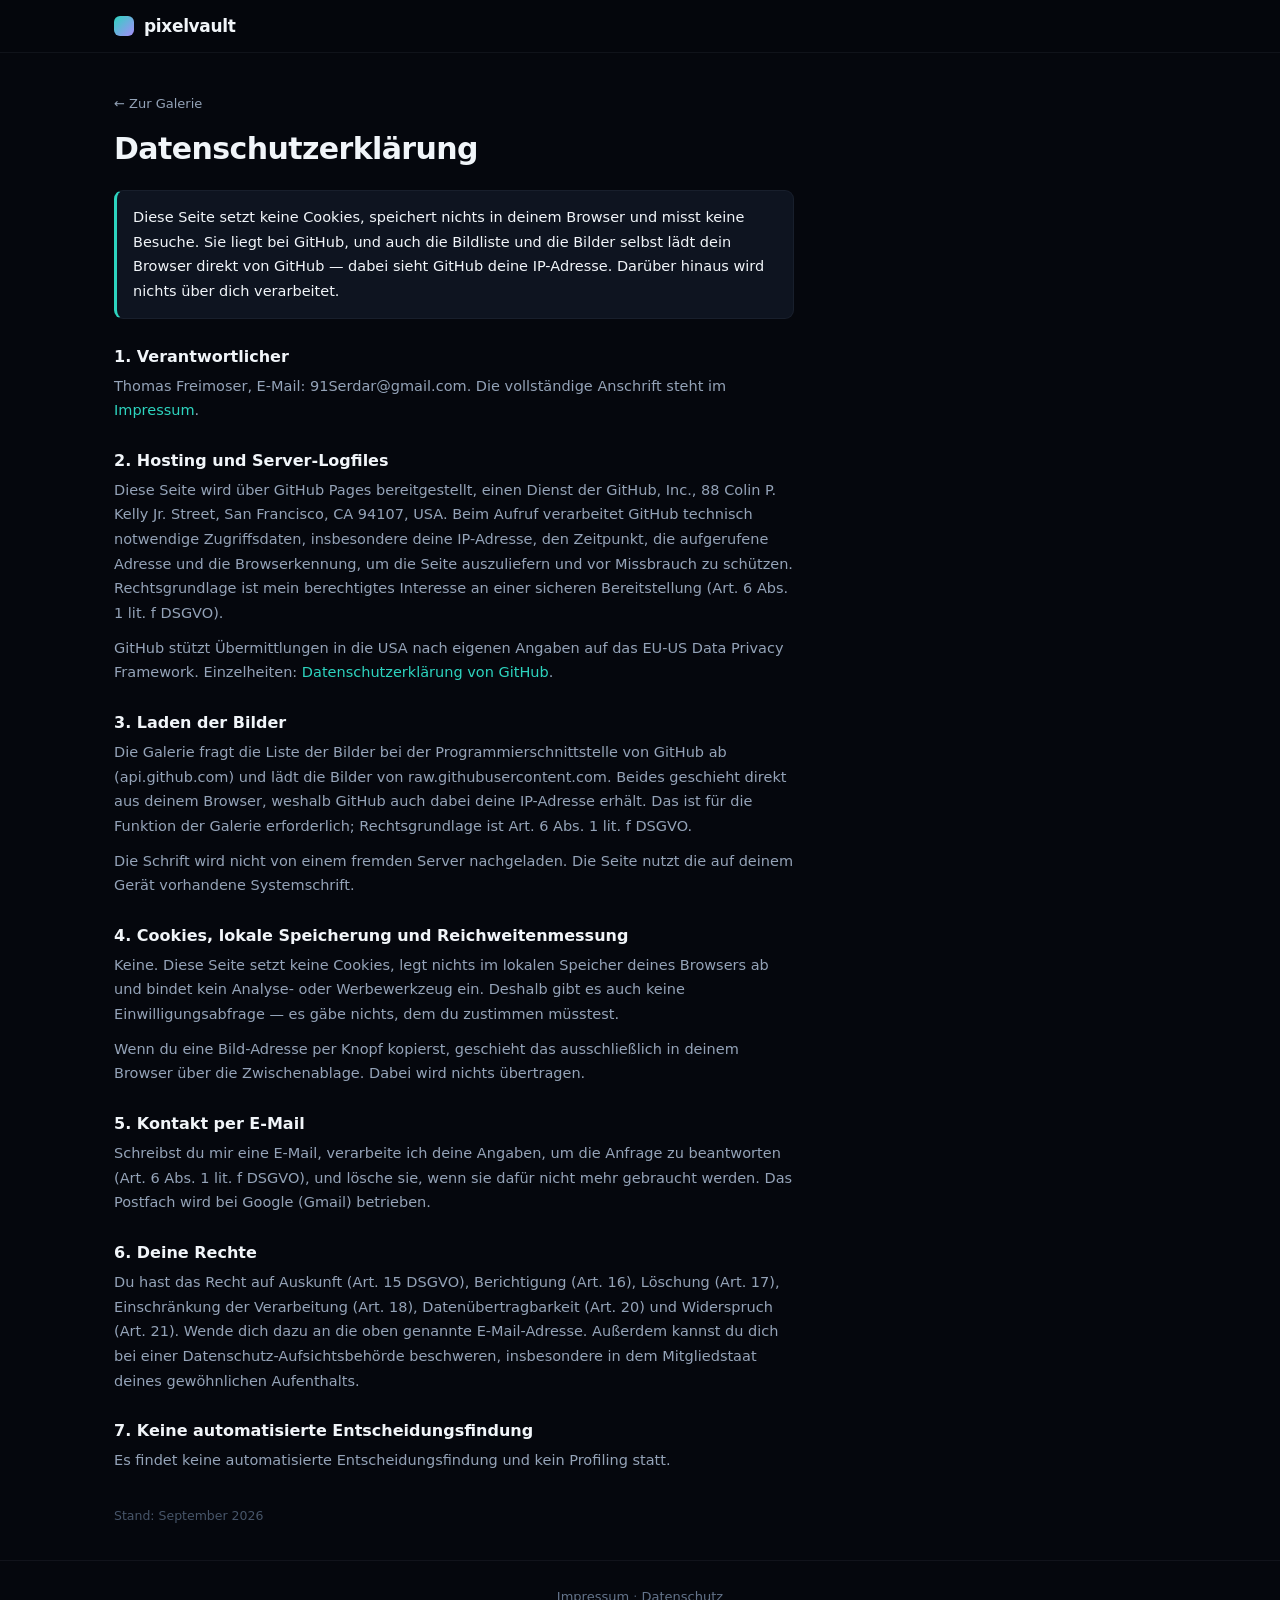
==== datenschutz.html @ 2b542295 "Favicon, legal pages, no Google Fonts, and a check that keeps it that way The site had no favicon: t" ====
<!doctype html>
<html lang="de">
<head>
<meta charset="utf-8">
<meta name="viewport" content="width=device-width, initial-scale=1">
<title>Datenschutz · pixelvault</title>
<meta name="robots" content="noindex, follow">
<link rel="icon" href="favicon.svg" type="image/svg+xml">
<link rel="icon" href="favicon-96.png" sizes="96x96" type="image/png">
<link rel="icon" href="favicon-32.png" sizes="32x32" type="image/png">
<link rel="apple-touch-icon" href="apple-touch-icon.png">
<link rel="stylesheet" href="style.css">
</head>
<body>
  <header class="topbar">
    <div class="topbar-inner">
      <a class="brand" href="./" style="color:inherit">
        <span class="brand-mark"></span>
        <span class="brand-name">pixelvault</span>
      </a>
    </div>
  </header>

  <main>
    <article class="doc numbered">
      <a class="back-link" href="./">&larr; Zur Galerie</a>
      <h1>Datenschutzerklärung</h1>

      <div class="summary">
        <p>
          Diese Seite setzt keine Cookies, speichert nichts in deinem Browser und
          misst keine Besuche. Sie liegt bei GitHub, und auch die Bildliste und
          die Bilder selbst lädt dein Browser direkt von GitHub — dabei sieht
          GitHub deine IP-Adresse. Darüber hinaus wird nichts über dich
          verarbeitet.
        </p>
      </div>

      <h2>Verantwortlicher</h2>
      <p>
        Thomas Freimoser, E-Mail: 91Serdar@gmail.com. Die vollständige
        Anschrift steht im <a href="impressum.html">Impressum</a>.
      </p>

      <h2>Hosting und Server-Logfiles</h2>
      <p>
        Diese Seite wird über GitHub Pages bereitgestellt, einen Dienst der
        GitHub, Inc., 88 Colin P. Kelly Jr. Street, San Francisco, CA 94107,
        USA. Beim Aufruf verarbeitet GitHub technisch notwendige Zugriffsdaten,
        insbesondere deine IP-Adresse, den Zeitpunkt, die aufgerufene Adresse
        und die Browserkennung, um die Seite auszuliefern und vor Missbrauch zu
        schützen. Rechtsgrundlage ist mein berechtigtes Interesse an einer
        sicheren Bereitstellung (Art. 6 Abs. 1 lit. f DSGVO).
      </p>
      <p>
        GitHub stützt Übermittlungen in die USA nach eigenen Angaben auf das
        EU-US Data Privacy Framework. Einzelheiten:
        <a href="https://docs.github.com/de/site-policy/privacy-policies/github-general-privacy-statement" target="_blank" rel="noopener">Datenschutzerklärung von GitHub</a>.
      </p>

      <h2>Laden der Bilder</h2>
      <p>
        Die Galerie fragt die Liste der Bilder bei der Programmierschnittstelle
        von GitHub ab (api.github.com) und lädt die Bilder von
        raw.githubusercontent.com. Beides geschieht direkt aus deinem Browser,
        weshalb GitHub auch dabei deine IP-Adresse erhält. Das ist für die
        Funktion der Galerie erforderlich; Rechtsgrundlage ist Art. 6 Abs. 1
        lit. f DSGVO.
      </p>
      <p>
        Die Schrift wird nicht von einem fremden Server nachgeladen. Die Seite
        nutzt die auf deinem Gerät vorhandene Systemschrift.
      </p>

      <h2>Cookies, lokale Speicherung und Reichweitenmessung</h2>
      <p>
        Keine. Diese Seite setzt keine Cookies, legt nichts im lokalen Speicher
        deines Browsers ab und bindet kein Analyse- oder Werbewerkzeug ein.
        Deshalb gibt es auch keine Einwilligungsabfrage — es gäbe nichts, dem
        du zustimmen müsstest.
      </p>
      <p>
        Wenn du eine Bild-Adresse per Knopf kopierst, geschieht das
        ausschließlich in deinem Browser über die Zwischenablage. Dabei wird
        nichts übertragen.
      </p>

      <h2>Kontakt per E-Mail</h2>
      <p>
        Schreibst du mir eine E-Mail, verarbeite ich deine Angaben, um die
        Anfrage zu beantworten (Art. 6 Abs. 1 lit. f DSGVO), und lösche sie,
        wenn sie dafür nicht mehr gebraucht werden. Das Postfach wird bei Google
        (Gmail) betrieben.
      </p>

      <h2>Deine Rechte</h2>
      <p>
        Du hast das Recht auf Auskunft (Art. 15 DSGVO), Berichtigung (Art. 16),
        Löschung (Art. 17), Einschränkung der Verarbeitung (Art. 18),
        Datenübertragbarkeit (Art. 20) und Widerspruch (Art. 21). Wende dich
        dazu an die oben genannte E-Mail-Adresse. Außerdem kannst du dich bei
        einer Datenschutz-Aufsichtsbehörde beschweren, insbesondere in dem
        Mitgliedstaat deines gewöhnlichen Aufenthalts.
      </p>

      <h2>Keine automatisierte Entscheidungsfindung</h2>
      <p>
        Es findet keine automatisierte Entscheidungsfindung und kein Profiling
        statt.
      </p>

      <p class="stand">Stand: September 2026</p>
    </article>
  </main>

  <footer>
    <p class="legal"><a href="impressum.html">Impressum</a> &middot; <a href="datenschutz.html">Datenschutz</a></p>
  </footer>
</body>
</html>
---- style.css ----
:root {
  --bg-primary: #05070d;
  --bg-surface: #0a0e18;
  --bg-card: #0e1420;
  --bg-elevated: #151d2e;
  --text-primary: #f1f5f9;
  --text-secondary: #94a3b8;
  --text-muted: #64748b;
  --text-dim: #475569;
  --accent: #2dd4bf;
  --accent-bright: #5eead4;
  --accent-dim: #14b8a6;
  --accent-glow: rgba(45, 212, 191, 0.12);
  --violet: #a78bfa;
  --border: rgba(148, 163, 184, 0.08);
  --border-hover: rgba(45, 212, 191, 0.35);
  --radius: 12px;
}

* { box-sizing: border-box; }

html, body {
  margin: 0;
  padding: 0;
  background: var(--bg-primary);
  color: var(--text-primary);
  font-family: "Inter", -apple-system, "system-ui", "Segoe UI", sans-serif;
  -webkit-font-smoothing: antialiased;
}

body {
  min-height: 100vh;
  display: flex;
  flex-direction: column;
}

a { color: var(--accent); text-decoration: none; }
a:hover { color: var(--accent-bright); }

.topbar {
  position: sticky;
  top: 0;
  z-index: 10;
  background: rgba(5, 7, 13, 0.72);
  backdrop-filter: blur(10px);
  border-bottom: 1px solid var(--border);
}

.topbar-inner {
  max-width: 1100px;
  margin: 0 auto;
  padding: 16px 24px;
  display: flex;
  align-items: center;
  justify-content: space-between;
}

.brand { display: flex; align-items: center; gap: 10px; }
.brand-mark {
  width: 20px;
  height: 20px;
  border-radius: 6px;
  background: linear-gradient(135deg, var(--accent), var(--violet));
  flex-shrink: 0;
}
.brand-name { font-weight: 800; letter-spacing: -0.02em; font-size: 17px; }
.repo-link { font-size: 13px; color: var(--text-secondary); }
.repo-link:hover { color: var(--accent); }

main {
  flex: 1;
  max-width: 1100px;
  width: 100%;
  margin: 0 auto;
  padding: 40px 24px 24px;
}

.hero { margin-bottom: 32px; }
.hero h1 {
  font-size: clamp(24px, 4vw, 34px);
  font-weight: 700;
  letter-spacing: -0.02em;
  margin: 0 0 10px;
}
.hero-sub {
  color: var(--text-secondary);
  font-size: 15px;
  max-width: 560px;
  line-height: 1.6;
  margin: 0;
}

.toolbar {
  display: flex;
  align-items: center;
  justify-content: space-between;
  gap: 16px;
  margin-bottom: 24px;
  flex-wrap: wrap;
}

.search-wrap {
  position: relative;
  flex: 1;
  min-width: 220px;
  max-width: 380px;
}
.search-icon {
  position: absolute;
  left: 12px;
  top: 50%;
  transform: translateY(-50%);
  color: var(--text-dim);
}
#search {
  width: 100%;
  background: var(--bg-card);
  border: 1px solid var(--border);
  border-radius: 9px;
  padding: 10px 12px 10px 36px;
  color: var(--text-primary);
  font-size: 14px;
  font-family: inherit;
  transition: border-color 0.15s ease;
}
#search:focus {
  outline: none;
  border-color: var(--border-hover);
}
#search::placeholder { color: var(--text-dim); }

.stats { color: var(--text-muted); font-size: 13px; white-space: nowrap; }

.grid {
  display: grid;
  grid-template-columns: repeat(auto-fill, minmax(200px, 1fr));
  gap: 16px;
}

.card {
  background: var(--bg-card);
  border: 1px solid var(--border);
  border-radius: var(--radius);
  overflow: hidden;
  display: flex;
  flex-direction: column;
  transition: border-color 0.15s ease, transform 0.15s ease;
}
.card:hover {
  border-color: var(--border-hover);
  transform: translateY(-2px);
}

.card-thumb {
  aspect-ratio: 4 / 3;
  background:
    linear-gradient(45deg, var(--bg-elevated) 25%, transparent 25%) 0 0/16px 16px,
    linear-gradient(-45deg, var(--bg-elevated) 25%, transparent 25%) 0 0/16px 16px,
    linear-gradient(45deg, transparent 75%, var(--bg-elevated) 75%) 0 0/16px 16px,
    linear-gradient(-45deg, transparent 75%, var(--bg-elevated) 75%) 0 0/16px 16px,
    var(--bg-surface);
  display: flex;
  align-items: center;
  justify-content: center;
  overflow: hidden;
}
.card-thumb img {
  width: 100%;
  height: 100%;
  object-fit: contain;
  display: block;
}

.card-body {
  padding: 10px 12px;
  display: flex;
  align-items: center;
  gap: 8px;
  border-top: 1px solid var(--border);
}
.card-name {
  flex: 1;
  min-width: 0;
  font-size: 12.5px;
  color: var(--text-secondary);
  white-space: nowrap;
  overflow: hidden;
  text-overflow: ellipsis;
  font-family: ui-monospace, "SF Mono", Menlo, monospace;
}
.card-copy {
  flex-shrink: 0;
  background: var(--bg-elevated);
  border: 1px solid var(--border);
  color: var(--text-primary);
  border-radius: 7px;
  padding: 6px 10px;
  font-size: 12px;
  font-weight: 600;
  cursor: pointer;
  font-family: inherit;
  transition: background 0.15s ease, border-color 0.15s ease, color 0.15s ease;
}
.card-copy:hover {
  border-color: var(--border-hover);
  color: var(--accent-bright);
}
.card-copy.copied {
  background: var(--accent-glow);
  border-color: var(--accent);
  color: var(--accent-bright);
}

.empty, .error {
  text-align: center;
  color: var(--text-muted);
  padding: 60px 0;
  font-size: 14px;
}
.error { color: #f87171; }
.hidden { display: none; }

footer {
  border-top: 1px solid var(--border);
  padding: 20px 24px 28px;
  text-align: center;
}
footer p {
  color: var(--text-dim);
  font-size: 13px;
  margin: 0;
}
footer code {
  background: var(--bg-card);
  border: 1px solid var(--border);
  border-radius: 5px;
  padding: 1px 6px;
  font-family: ui-monospace, "SF Mono", Menlo, monospace;
  color: var(--text-secondary);
}

.toast {
  position: fixed;
  bottom: 24px;
  left: 50%;
  transform: translate(-50%, 16px);
  background: var(--bg-elevated);
  border: 1px solid var(--border-hover);
  color: var(--text-primary);
  padding: 10px 18px;
  border-radius: 9px;
  font-size: 13px;
  font-weight: 500;
  opacity: 0;
  pointer-events: none;
  transition: opacity 0.2s ease, transform 0.2s ease;
  box-shadow: 0 8px 24px rgba(0,0,0,0.4);
}
.toast.show {
  opacity: 1;
  transform: translate(-50%, 0);
}

.card-thumb { cursor: zoom-in; }

.lightbox {
  position: fixed;
  inset: 0;
  z-index: 100;
  background: rgba(5, 7, 13, 0.92);
  backdrop-filter: blur(6px);
  display: flex;
  align-items: center;
  justify-content: center;
  padding: 40px;
  opacity: 0;
  visibility: hidden;
  pointer-events: none;
  /* visibility flips instantly (0s); only the delay differs, so the panel is
     never dependent on a transition actually running to become visible. */
  transition: opacity 0.18s ease, visibility 0s linear 0.18s;
}
.lightbox.show {
  opacity: 1;
  visibility: visible;
  pointer-events: auto;
  transition: opacity 0.18s ease, visibility 0s linear 0s;
}
.lightbox img {
  max-width: 100%;
  max-height: 100%;
  border-radius: 8px;
  box-shadow: 0 20px 60px rgba(0, 0, 0, 0.5);
}
.lightbox-close {
  position: absolute;
  top: 20px;
  right: 24px;
  width: 40px;
  height: 40px;
  border-radius: 50%;
  background: var(--bg-elevated);
  border: 1px solid var(--border);
  color: var(--text-primary);
  font-size: 24px;
  line-height: 1;
  cursor: pointer;
  display: flex;
  align-items: center;
  justify-content: center;
  transition: border-color 0.15s ease, color 0.15s ease;
}
.lightbox-close:hover {
  border-color: var(--border-hover);
  color: var(--accent-bright);
}

/* --- Rechtsseiten & Footer-Links ----------------------------------------- */
footer p.legal { margin-top: 8px; }
footer p.legal a { color: var(--text-muted); }
footer p.legal a:hover { color: var(--accent); }

.doc { max-width: 680px; }
.doc h1 {
  font-size: clamp(24px, 4vw, 30px);
  font-weight: 700;
  letter-spacing: -0.02em;
  margin: 0 0 24px;
}
.doc h2 {
  font-size: 16px;
  font-weight: 600;
  margin: 28px 0 8px;
  color: var(--text-primary);
}
.doc p, .doc li {
  color: var(--text-secondary);
  font-size: 14.5px;
  line-height: 1.7;
  margin: 0 0 10px;
}
.doc ul { padding-left: 20px; margin: 0 0 10px; }
.doc .summary {
  background: var(--bg-card);
  border: 1px solid var(--border);
  border-left: 3px solid var(--accent);
  border-radius: 9px;
  padding: 14px 16px;
  margin-bottom: 8px;
}
.doc .summary p { margin: 0; color: var(--text-primary); }
.doc .stand { color: var(--text-dim); font-size: 12.5px; margin-top: 32px; }
.back-link { display: inline-block; font-size: 13px; color: var(--text-secondary); margin-bottom: 20px; }
.back-link:hover { color: var(--accent); }

/* Abschnittsnummern per Zähler, nie von Hand: Kommt ein Abschnitt dazu oder
   fällt weg, stimmt die Zählung trotzdem. */
.doc.numbered { counter-reset: abschnitt; }
.doc.numbered h2::before { counter-increment: abschnitt; content: counter(abschnitt) ". "; }
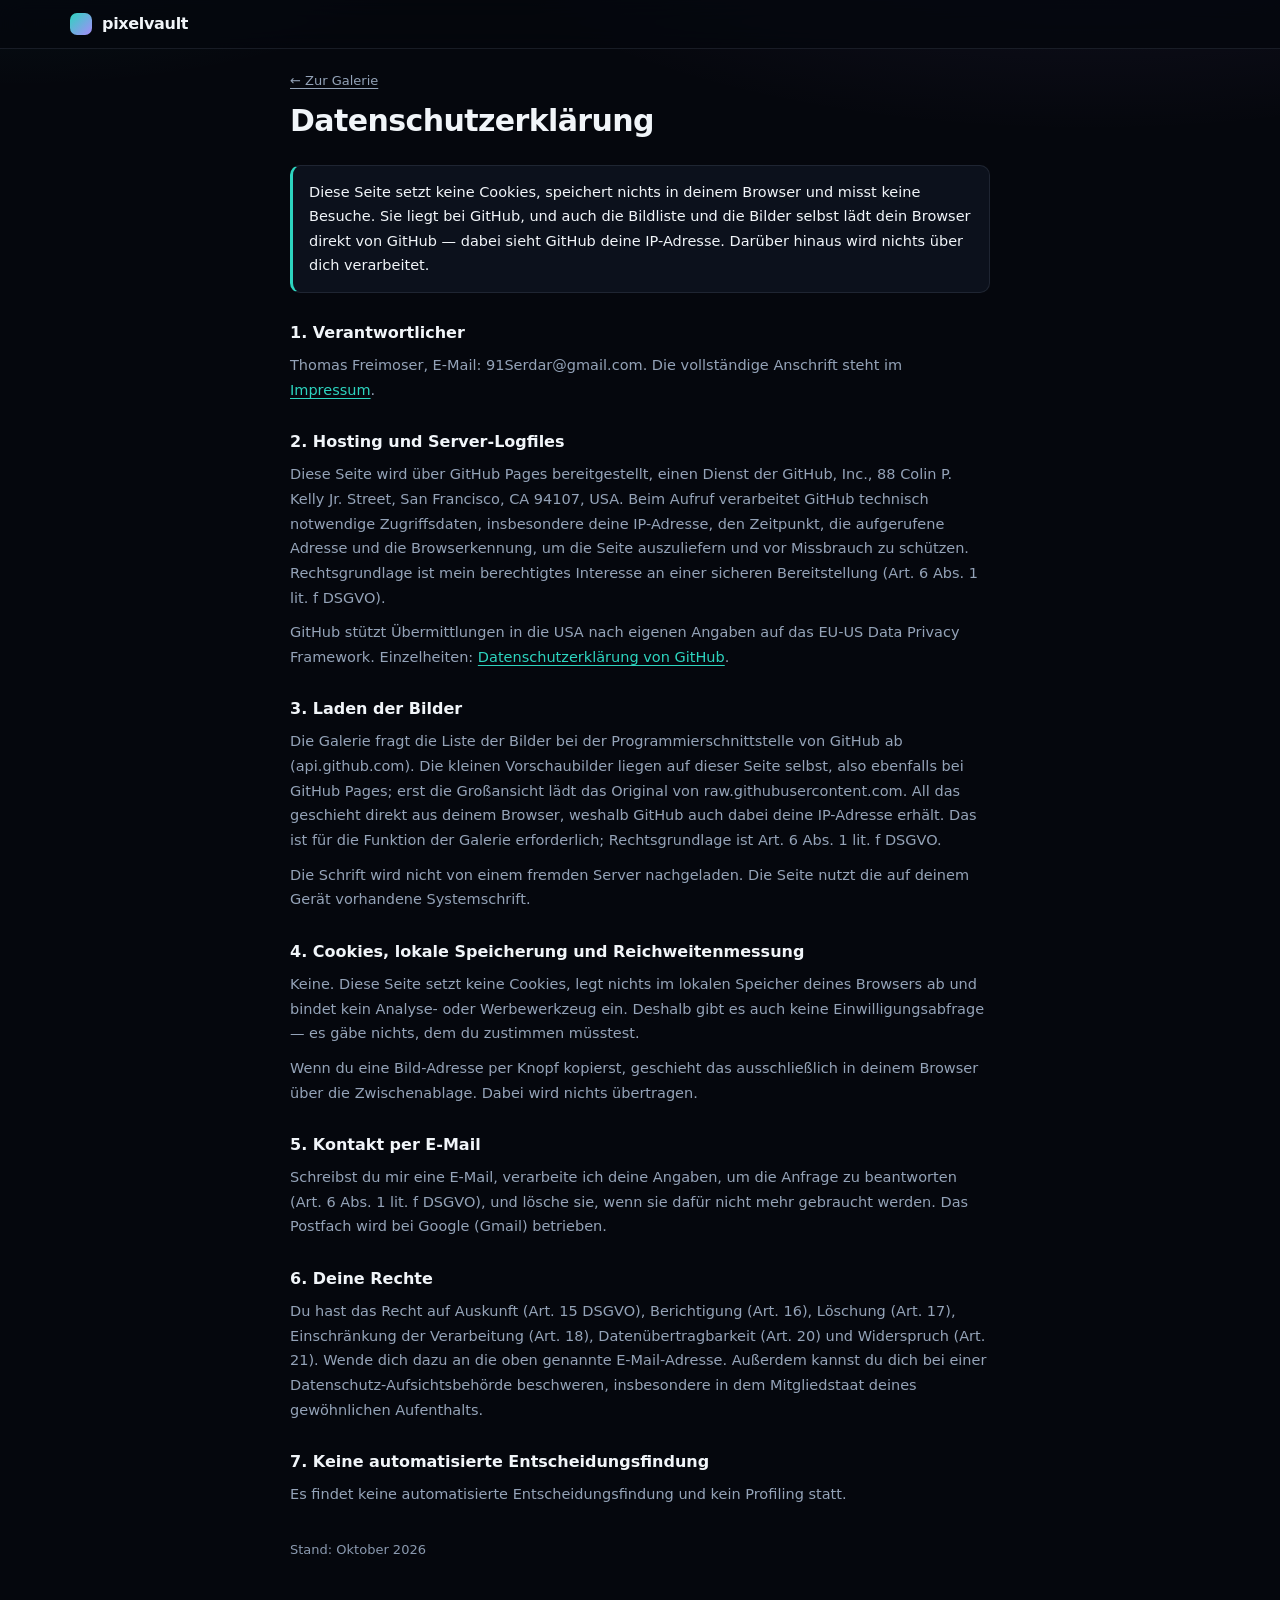
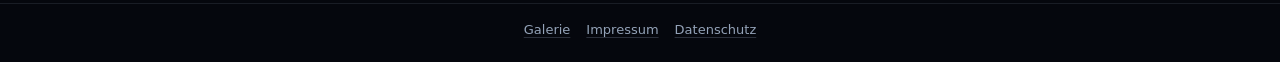
==== commit dc88fe96: "Simplify and redesign the gallery, and fix the SEO audit findings Redesign, without dropping a funct" ====
--- a/datenschutz.html
+++ b/datenschutz.html
@@ -4,18 +4,20 @@
 <meta charset="utf-8">
 <meta name="viewport" content="width=device-width, initial-scale=1">
 <title>Datenschutz · pixelvault</title>
+<meta name="description" content="Datenschutzerklärung der pixelvault-Bildergalerie: keine Cookies, keine Messung, Bilder kommen von GitHub.">
 <meta name="robots" content="noindex, follow">
 <link rel="icon" href="favicon.svg" type="image/svg+xml">
 <link rel="icon" href="favicon-96.png" sizes="96x96" type="image/png">
 <link rel="icon" href="favicon-32.png" sizes="32x32" type="image/png">
 <link rel="apple-touch-icon" href="apple-touch-icon.png">
-<link rel="stylesheet" href="style.css">
+<meta name="theme-color" content="#05070d">
+<link rel="stylesheet" href="style.css?v=dev">
 </head>
 <body>
-  <header class="topbar">
-    <div class="topbar-inner">
-      <a class="brand" href="./" style="color:inherit">
-        <span class="brand-mark"></span>
+  <header class="bar">
+    <div class="bar-inner">
+      <a class="brand" href="./">
+        <span class="brand-mark" aria-hidden="true"></span>
         <span class="brand-name">pixelvault</span>
       </a>
     </div>
@@ -61,9 +63,11 @@
       <h2>Laden der Bilder</h2>
       <p>
         Die Galerie fragt die Liste der Bilder bei der Programmierschnittstelle
-        von GitHub ab (api.github.com) und lädt die Bilder von
-        raw.githubusercontent.com. Beides geschieht direkt aus deinem Browser,
-        weshalb GitHub auch dabei deine IP-Adresse erhält. Das ist für die
+        von GitHub ab (api.github.com). Die kleinen Vorschaubilder liegen auf
+        dieser Seite selbst, also ebenfalls bei GitHub Pages; erst die
+        Großansicht lädt das Original von raw.githubusercontent.com. All das
+        geschieht direkt aus deinem Browser, weshalb GitHub auch dabei deine
+        IP-Adresse erhält. Das ist für die
         Funktion der Galerie erforderlich; Rechtsgrundlage ist Art. 6 Abs. 1
         lit. f DSGVO.
       </p>
@@ -109,12 +113,16 @@
         statt.
       </p>
 
-      <p class="stand">Stand: September 2026</p>
+      <p class="stand">Stand: Oktober 2026</p>
     </article>
   </main>
 
-  <footer>
-    <p class="legal"><a href="impressum.html">Impressum</a> &middot; <a href="datenschutz.html">Datenschutz</a></p>
+  <footer class="site-footer">
+    <nav>
+      <a href="./">Galerie</a>
+      <a href="impressum.html">Impressum</a>
+      <a href="datenschutz.html">Datenschutz</a>
+    </nav>
   </footer>
 </body>
 </html>
--- a/style.css
+++ b/style.css
@@ -1,359 +1,426 @@
+/*
+ * pixelvault — eine Seite, ein Zweck: Bild finden, Adresse kopieren.
+ *
+ * Farben aus dem freimoser.de-Thema. Jeder Textfarbton ist gegen alle drei
+ * Hintergründe (Seite, Karte, Knopf) auf mindestens 4,5:1 geprüft; --line
+ * ist ausschließlich für Rahmen da, nie für Text.
+ */
 :root {
-  --bg-primary: #05070d;
-  --bg-surface: #0a0e18;
-  --bg-card: #0e1420;
-  --bg-elevated: #151d2e;
-  --text-primary: #f1f5f9;
-  --text-secondary: #94a3b8;
-  --text-muted: #64748b;
-  --text-dim: #475569;
-  --accent: #2dd4bf;
-  --accent-bright: #5eead4;
-  --accent-dim: #14b8a6;
-  --accent-glow: rgba(45, 212, 191, 0.12);
+  --bg: #05070d;
+  --card: #0c111c;
+  --raised: #151d2e;
+  --text: #f1f5f9;          /* 18,4:1 */
+  --text-2: #94a3b8;        /*  7,9:1 */
+  --muted: #8b9ab0;         /*  7,0:1 — ersetzt #64748b (4,2:1) und #475569 (2,7:1) */
+  --line: rgba(148, 163, 184, 0.14);
+  --line-strong: rgba(148, 163, 184, 0.26);
+  --accent: #2dd4bf;        /* 10,8:1 */
+  --accent-soft: rgba(45, 212, 191, 0.12);
   --violet: #a78bfa;
-  --border: rgba(148, 163, 184, 0.08);
-  --border-hover: rgba(45, 212, 191, 0.35);
-  --radius: 12px;
+  --warn: #fbbf24;          /* 12,1:1 */
+  --radius: 14px;
+  --font: "Inter", -apple-system, system-ui, "Segoe UI", Roboto, sans-serif;
+  --mono: ui-monospace, "SF Mono", Menlo, Consolas, monospace;
 }
 
 * { box-sizing: border-box; }
 
-html, body {
+html { color-scheme: dark; }
+body {
   margin: 0;
-  padding: 0;
-  background: var(--bg-primary);
-  color: var(--text-primary);
-  font-family: "Inter", -apple-system, "system-ui", "Segoe UI", sans-serif;
+  min-height: 100vh;
+  display: flex;
+  flex-direction: column;
+  background:
+    radial-gradient(1100px 420px at 85% -120px, rgba(167, 139, 250, 0.10), transparent 60%),
+    radial-gradient(900px 380px at 0% -140px, rgba(45, 212, 191, 0.10), transparent 60%),
+    var(--bg);
+  color: var(--text);
+  font: 15px/1.5 var(--font);
   -webkit-font-smoothing: antialiased;
 }
 
-body {
-  min-height: 100vh;
-  display: flex;
-  flex-direction: column;
-}
-
-a { color: var(--accent); text-decoration: none; }
-a:hover { color: var(--accent-bright); }
-
-.topbar {
+a { color: var(--accent); }
+a:hover { color: #5eead4; }
+code {
+  font-family: var(--mono);
+  font-size: 0.92em;
+  background: var(--raised);
+  border: 1px solid var(--line);
+  border-radius: 6px;
+  padding: 1px 6px;
+  color: var(--text-2);
+}
+[hidden] { display: none !important; }
+
+:focus-visible {
+  outline: 2px solid var(--accent);
+  outline-offset: 2px;
+  border-radius: 8px;
+}
+
+/* --- Kopfleiste: Marke, Suche, Zähler in einer Zeile ------------------ */
+.bar {
   position: sticky;
   top: 0;
   z-index: 10;
-  background: rgba(5, 7, 13, 0.72);
-  backdrop-filter: blur(10px);
-  border-bottom: 1px solid var(--border);
-}
-
-.topbar-inner {
-  max-width: 1100px;
+  background: rgba(5, 7, 13, 0.78);
+  backdrop-filter: blur(12px);
+  -webkit-backdrop-filter: blur(12px);
+  border-bottom: 1px solid var(--line);
+}
+.bar-inner {
+  max-width: 1180px;
   margin: 0 auto;
-  padding: 16px 24px;
-  display: flex;
-  align-items: center;
-  justify-content: space-between;
-}
-
-.brand { display: flex; align-items: center; gap: 10px; }
+  padding: 12px 20px;
+  display: flex;
+  align-items: center;
+  gap: 16px;
+}
+.brand {
+  display: flex;
+  align-items: center;
+  gap: 10px;
+  color: var(--text);
+  text-decoration: none;
+  flex-shrink: 0;
+}
+.brand:hover { color: var(--text); }
 .brand-mark {
-  width: 20px;
-  height: 20px;
-  border-radius: 6px;
+  width: 22px;
+  height: 22px;
+  border-radius: 7px;
   background: linear-gradient(135deg, var(--accent), var(--violet));
-  flex-shrink: 0;
-}
-.brand-name { font-weight: 800; letter-spacing: -0.02em; font-size: 17px; }
-.repo-link { font-size: 13px; color: var(--text-secondary); }
-.repo-link:hover { color: var(--accent); }
-
-main {
-  flex: 1;
-  max-width: 1100px;
-  width: 100%;
-  margin: 0 auto;
-  padding: 40px 24px 24px;
-}
-
-.hero { margin-bottom: 32px; }
-.hero h1 {
-  font-size: clamp(24px, 4vw, 34px);
-  font-weight: 700;
+}
+.brand-name {
+  margin: 0;
+  font-size: 16px;
+  font-weight: 750;
   letter-spacing: -0.02em;
-  margin: 0 0 10px;
-}
-.hero-sub {
-  color: var(--text-secondary);
-  font-size: 15px;
-  max-width: 560px;
-  line-height: 1.6;
-  margin: 0;
-}
-
-.toolbar {
-  display: flex;
-  align-items: center;
-  justify-content: space-between;
-  gap: 16px;
-  margin-bottom: 24px;
-  flex-wrap: wrap;
-}
-
-.search-wrap {
+}
+
+.search {
   position: relative;
   flex: 1;
-  min-width: 220px;
-  max-width: 380px;
-}
-.search-icon {
+  max-width: 460px;
+}
+.search svg {
   position: absolute;
   left: 12px;
   top: 50%;
   transform: translateY(-50%);
-  color: var(--text-dim);
-}
-#search {
+  color: var(--muted);
+  pointer-events: none;
+}
+.search input {
   width: 100%;
-  background: var(--bg-card);
-  border: 1px solid var(--border);
-  border-radius: 9px;
-  padding: 10px 12px 10px 36px;
-  color: var(--text-primary);
+  height: 40px;
+  padding: 0 40px 0 36px;
+  background: var(--card);
+  border: 1px solid var(--line-strong);
+  border-radius: 10px;
+  color: var(--text);
+  font: inherit;
   font-size: 14px;
-  font-family: inherit;
-  transition: border-color 0.15s ease;
-}
-#search:focus {
-  outline: none;
-  border-color: var(--border-hover);
-}
-#search::placeholder { color: var(--text-dim); }
-
-.stats { color: var(--text-muted); font-size: 13px; white-space: nowrap; }
+  transition: border-color 0.15s, background 0.15s;
+}
+.search input::placeholder { color: var(--muted); }
+.search input:focus { outline: none; border-color: var(--accent); background: #0e1522; }
+.search input::-webkit-search-cancel-button { display: none; }
+.search kbd {
+  position: absolute;
+  right: 10px;
+  top: 50%;
+  transform: translateY(-50%);
+  font: 12px/1 var(--mono);
+  color: var(--muted);
+  border: 1px solid var(--line-strong);
+  border-radius: 5px;
+  padding: 3px 6px;
+}
+.search input:focus ~ kbd { display: none; }
+
+.count {
+  margin-left: auto;
+  color: var(--muted);
+  font-size: 13px;
+  white-space: nowrap;
+  font-variant-numeric: tabular-nums;
+}
+
+/* --- Inhalt ------------------------------------------------------------- */
+main {
+  flex: 1;
+  width: 100%;
+  max-width: 1180px;
+  margin: 0 auto;
+  padding: 20px 20px 32px;
+}
+.intro {
+  margin: 0 0 18px;
+  color: var(--text-2);
+  font-size: 14px;
+}
+.intro b { color: var(--text); font-weight: 600; }
 
 .grid {
   display: grid;
-  grid-template-columns: repeat(auto-fill, minmax(200px, 1fr));
-  gap: 16px;
+  grid-template-columns: repeat(auto-fill, minmax(190px, 1fr));
+  gap: 14px;
 }
 
 .card {
-  background: var(--bg-card);
-  border: 1px solid var(--border);
+  display: flex;
+  flex-direction: column;
+  background: var(--card);
+  border: 1px solid var(--line);
   border-radius: var(--radius);
   overflow: hidden;
-  display: flex;
-  flex-direction: column;
-  transition: border-color 0.15s ease, transform 0.15s ease;
-}
-.card:hover {
-  border-color: var(--border-hover);
-  transform: translateY(-2px);
-}
-
-.card-thumb {
-  aspect-ratio: 4 / 3;
+  transition: border-color 0.15s, transform 0.15s;
+}
+.card:hover { border-color: var(--line-strong); }
+
+.thumb {
+  all: unset;
+  display: block;
+  aspect-ratio: 16 / 10;
+  cursor: zoom-in;
+  /* Schachbrett zeigt, wo ein PNG transparent ist. */
   background:
-    linear-gradient(45deg, var(--bg-elevated) 25%, transparent 25%) 0 0/16px 16px,
-    linear-gradient(-45deg, var(--bg-elevated) 25%, transparent 25%) 0 0/16px 16px,
-    linear-gradient(45deg, transparent 75%, var(--bg-elevated) 75%) 0 0/16px 16px,
-    linear-gradient(-45deg, transparent 75%, var(--bg-elevated) 75%) 0 0/16px 16px,
-    var(--bg-surface);
-  display: flex;
-  align-items: center;
-  justify-content: center;
-  overflow: hidden;
-}
-.card-thumb img {
+    conic-gradient(#121a28 25%, #0c111c 0 50%, #121a28 0 75%, #0c111c 0) 0 0 / 14px 14px;
+}
+.thumb img {
   width: 100%;
   height: 100%;
   object-fit: contain;
   display: block;
-}
-
-.card-body {
-  padding: 10px 12px;
+  transition: transform 0.25s ease;
+}
+.card:hover .thumb img { transform: scale(1.02); }
+.thumb:focus-visible { outline-offset: -2px; border-radius: 0; }
+
+.card-foot {
   display: flex;
   align-items: center;
   gap: 8px;
-  border-top: 1px solid var(--border);
-}
-.card-name {
-  flex: 1;
-  min-width: 0;
-  font-size: 12.5px;
-  color: var(--text-secondary);
+  padding: 10px 10px 10px 12px;
+  border-top: 1px solid var(--line);
+}
+.meta { flex: 1; min-width: 0; }
+.name {
+  display: block;
+  font: 12.5px/1.35 var(--mono);
+  color: var(--text-2);
   white-space: nowrap;
   overflow: hidden;
   text-overflow: ellipsis;
-  font-family: ui-monospace, "SF Mono", Menlo, monospace;
-}
-.card-copy {
-  flex-shrink: 0;
-  background: var(--bg-elevated);
-  border: 1px solid var(--border);
-  color: var(--text-primary);
-  border-radius: 7px;
-  padding: 6px 10px;
-  font-size: 12px;
-  font-weight: 600;
+}
+.size {
+  font-size: 11.5px;
+  color: var(--muted);
+  font-variant-numeric: tabular-nums;
+}
+/* Bernstein statt Rot: ein großes Bild ist ein Hinweis, kein Fehler. */
+.size.heavy { color: var(--warn); cursor: help; }
+
+.act {
+  appearance: none;
+  height: 30px;
+  padding: 0 10px;
+  border-radius: 8px;
+  border: 1px solid var(--line-strong);
+  background: var(--raised);
+  color: var(--text);
+  font: 600 12px/1 var(--font);
+  letter-spacing: 0.02em;
   cursor: pointer;
-  font-family: inherit;
-  transition: background 0.15s ease, border-color 0.15s ease, color 0.15s ease;
-}
-.card-copy:hover {
-  border-color: var(--border-hover);
-  color: var(--accent-bright);
-}
-.card-copy.copied {
-  background: var(--accent-glow);
-  border-color: var(--accent);
-  color: var(--accent-bright);
-}
+  transition: border-color 0.15s, color 0.15s, background 0.15s;
+}
+.act:hover { border-color: var(--accent); color: #5eead4; }
+.act.copied { background: var(--accent-soft); border-color: var(--accent); color: #5eead4; }
 
 .empty, .error {
+  margin: 48px 0;
   text-align: center;
-  color: var(--text-muted);
-  padding: 60px 0;
+  color: var(--text-2);
   font-size: 14px;
 }
-.error { color: #f87171; }
-.hidden { display: none; }
-
-footer {
-  border-top: 1px solid var(--border);
-  padding: 20px 24px 28px;
-  text-align: center;
-}
-footer p {
-  color: var(--text-dim);
+.error { color: #fca5a5; }
+
+/* --- Fuß ---------------------------------------------------------------- */
+.site-footer {
+  border-top: 1px solid var(--line);
+  padding: 16px 20px 22px;
+  display: flex;
+  flex-wrap: wrap;
+  gap: 8px 18px;
+  justify-content: center;
+  align-items: center;
   font-size: 13px;
-  margin: 0;
-}
-footer code {
-  background: var(--bg-card);
-  border: 1px solid var(--border);
-  border-radius: 5px;
-  padding: 1px 6px;
-  font-family: ui-monospace, "SF Mono", Menlo, monospace;
-  color: var(--text-secondary);
-}
-
-.toast {
-  position: fixed;
-  bottom: 24px;
-  left: 50%;
-  transform: translate(-50%, 16px);
-  background: var(--bg-elevated);
-  border: 1px solid var(--border-hover);
-  color: var(--text-primary);
-  padding: 10px 18px;
-  border-radius: 9px;
-  font-size: 13px;
-  font-weight: 500;
-  opacity: 0;
-  pointer-events: none;
-  transition: opacity 0.2s ease, transform 0.2s ease;
-  box-shadow: 0 8px 24px rgba(0,0,0,0.4);
-}
-.toast.show {
-  opacity: 1;
-  transform: translate(-50%, 0);
-}
-
-.card-thumb { cursor: zoom-in; }
-
+  color: var(--muted);
+}
+.site-footer nav { display: flex; gap: 16px; }
+.site-footer a { color: var(--text-2); text-decoration: underline; text-underline-offset: 3px; text-decoration-color: var(--line-strong); }
+.site-footer a:hover { color: var(--accent); text-decoration-color: currentColor; }
+
+/* --- Großansicht ------------------------------------------------------- */
 .lightbox {
   position: fixed;
   inset: 0;
   z-index: 100;
-  background: rgba(5, 7, 13, 0.92);
+  display: flex;
+  align-items: center;
+  justify-content: center;
+  padding: 24px;
+  background: rgba(3, 5, 10, 0.9);
   backdrop-filter: blur(6px);
-  display: flex;
-  align-items: center;
-  justify-content: center;
-  padding: 40px;
+  -webkit-backdrop-filter: blur(6px);
   opacity: 0;
   visibility: hidden;
   pointer-events: none;
-  /* visibility flips instantly (0s); only the delay differs, so the panel is
-     never dependent on a transition actually running to become visible. */
-  transition: opacity 0.18s ease, visibility 0s linear 0.18s;
+  /* Sichtbarkeit schaltet ohne Dauer um — nur die Verzögerung unterscheidet
+     sich. So hängt das Sichtbarwerden nie daran, dass eine Animation läuft. */
+  transition: opacity 0.16s ease, visibility 0s linear 0.16s;
 }
 .lightbox.show {
   opacity: 1;
   visibility: visible;
   pointer-events: auto;
-  transition: opacity 0.18s ease, visibility 0s linear 0s;
-}
-.lightbox img {
+  transition: opacity 0.16s ease, visibility 0s linear 0s;
+}
+.lb-panel {
+  display: flex;
+  flex-direction: column;
+  max-width: min(1100px, 100%);
+  max-height: 100%;
+  background: var(--card);
+  border: 1px solid var(--line-strong);
+  border-radius: 16px;
+  overflow: hidden;
+  box-shadow: 0 24px 80px rgba(0, 0, 0, 0.6);
+}
+.lb-panel img {
+  display: block;
   max-width: 100%;
-  max-height: 100%;
+  max-height: calc(100vh - 140px);
+  object-fit: contain;
+  background: conic-gradient(#121a28 25%, #0c111c 0 50%, #121a28 0 75%, #0c111c 0) 0 0 / 16px 16px;
+}
+.lb-bar {
+  display: flex;
+  align-items: center;
+  gap: 8px;
+  padding: 10px 12px 10px 14px;
+  border-top: 1px solid var(--line);
+}
+.lb-meta { flex: 1; min-width: 0; }
+.icon-btn {
+  appearance: none;
+  width: 32px;
+  height: 30px;
   border-radius: 8px;
-  box-shadow: 0 20px 60px rgba(0, 0, 0, 0.5);
-}
-.lightbox-close {
-  position: absolute;
-  top: 20px;
-  right: 24px;
-  width: 40px;
-  height: 40px;
-  border-radius: 50%;
-  background: var(--bg-elevated);
-  border: 1px solid var(--border);
-  color: var(--text-primary);
-  font-size: 24px;
+  border: 1px solid var(--line-strong);
+  background: transparent;
+  color: var(--text-2);
+  font-size: 20px;
   line-height: 1;
   cursor: pointer;
-  display: flex;
-  align-items: center;
-  justify-content: center;
-  transition: border-color 0.15s ease, color 0.15s ease;
-}
-.lightbox-close:hover {
-  border-color: var(--border-hover);
-  color: var(--accent-bright);
-}
-
-/* --- Rechtsseiten & Footer-Links ----------------------------------------- */
-footer p.legal { margin-top: 8px; }
-footer p.legal a { color: var(--text-muted); }
-footer p.legal a:hover { color: var(--accent); }
-
-.doc { max-width: 680px; }
-.doc h1 {
-  font-size: clamp(24px, 4vw, 30px);
-  font-weight: 700;
-  letter-spacing: -0.02em;
-  margin: 0 0 24px;
-}
-.doc h2 {
-  font-size: 16px;
-  font-weight: 600;
-  margin: 28px 0 8px;
-  color: var(--text-primary);
-}
-.doc p, .doc li {
-  color: var(--text-secondary);
-  font-size: 14.5px;
-  line-height: 1.7;
-  margin: 0 0 10px;
-}
-.doc ul { padding-left: 20px; margin: 0 0 10px; }
+}
+.icon-btn:hover { color: var(--text); border-color: var(--text-2); }
+
+/* --- Rückmeldung ------------------------------------------------------- */
+.toast {
+  position: fixed;
+  left: 50%;
+  bottom: 22px;
+  z-index: 200;
+  transform: translate(-50%, 12px);
+  max-width: calc(100vw - 32px);
+  padding: 10px 16px;
+  border-radius: 10px;
+  border: 1px solid var(--accent);
+  background: #0f1a24;
+  color: var(--text);
+  font-size: 13.5px;
+  box-shadow: 0 10px 30px rgba(0, 0, 0, 0.45);
+  opacity: 0;
+  pointer-events: none;
+  transition: opacity 0.18s, transform 0.18s;
+}
+.toast.show { opacity: 1; transform: translate(-50%, 0); }
+
+/* --- Rechtsseiten ------------------------------------------------------ */
+.doc { max-width: 700px; margin: 0 auto; }
+.doc h1 { font-size: clamp(24px, 4vw, 30px); letter-spacing: -0.02em; margin: 6px 0 22px; }
+.doc h2 { font-size: 16px; margin: 28px 0 8px; }
+.doc p, .doc li { color: var(--text-2); font-size: 14.5px; line-height: 1.7; margin: 0 0 10px; }
+/* Links im Fließtext brauchen mehr als Farbe, sonst sind sie für
+   Farbfehlsichtige nicht als Links erkennbar. */
+.doc a { text-decoration: underline; text-underline-offset: 3px; }
 .doc .summary {
-  background: var(--bg-card);
-  border: 1px solid var(--border);
+  background: var(--card);
+  border: 1px solid var(--line);
   border-left: 3px solid var(--accent);
-  border-radius: 9px;
+  border-radius: 10px;
   padding: 14px 16px;
   margin-bottom: 8px;
 }
-.doc .summary p { margin: 0; color: var(--text-primary); }
-.doc .stand { color: var(--text-dim); font-size: 12.5px; margin-top: 32px; }
-.back-link { display: inline-block; font-size: 13px; color: var(--text-secondary); margin-bottom: 20px; }
+.doc .summary p { margin: 0; color: var(--text); }
+.doc .stand { color: var(--muted); font-size: 13px; margin-top: 32px; }
+.back-link { display: inline-block; font-size: 13px; color: var(--text-2); text-decoration: none; }
 .back-link:hover { color: var(--accent); }
-
-/* Abschnittsnummern per Zähler, nie von Hand: Kommt ein Abschnitt dazu oder
-   fällt weg, stimmt die Zählung trotzdem. */
+/* Abschnittsnummern per Zähler, nie von Hand. */
 .doc.numbered { counter-reset: abschnitt; }
 .doc.numbered h2::before { counter-increment: abschnitt; content: counter(abschnitt) ". "; }
+
+/* --- 404 ---------------------------------------------------------------- */
+.notfound { max-width: 560px; margin: 12vh auto 0; text-align: center; padding: 0 20px; }
+.notfound-code { font: 700 56px/1 var(--font); letter-spacing: -0.04em; margin: 0 0 10px;
+  background: linear-gradient(135deg, var(--accent), var(--violet)); -webkit-background-clip: text; background-clip: text; color: transparent; }
+.notfound h1 { font-size: 22px; margin: 0 0 10px; }
+.notfound p { color: var(--text-2); }
+.btn {
+  display: inline-block;
+  margin-top: 10px;
+  padding: 10px 16px;
+  border-radius: 10px;
+  background: var(--accent);
+  color: #04201c;
+  font-weight: 650;
+  text-decoration: none;
+}
+.btn:hover { color: #04201c; background: #5eead4; }
+
+/* --- Schmal ------------------------------------------------------------- */
+@media (max-width: 560px) {
+  .bar-inner { flex-wrap: wrap; gap: 10px 12px; padding: 10px 14px; }
+  .search { order: 3; flex-basis: 100%; max-width: none; }
+  .search kbd { display: none; }
+  main { padding: 16px 14px 28px; }
+  .grid { grid-template-columns: repeat(auto-fill, minmax(150px, 1fr)); gap: 10px; }
+  .lightbox { padding: 10px; }
+  .lb-bar { flex-wrap: wrap; }
+  .lb-meta { flex-basis: 100%; }
+}
+
+@media (prefers-reduced-motion: reduce) {
+  *, *::before, *::after { transition: none !important; }
+}
+
+/* Tastenhinweise im Einleitungssatz */
+.intro kbd {
+  font: 12px/1 var(--mono);
+  color: var(--text);
+  background: var(--raised);
+  border: 1px solid var(--line-strong);
+  border-radius: 5px;
+  padding: 2px 6px;
+}
+
+/* Fuß der Karte zweizeilig: Name und Größe bekommen die volle Breite, die
+   Knöpfe teilen sich die zweite Zeile. Einzeilig schrumpfte der Name bei
+   360 px auf "pet…" und die Größe brach über drei Zeilen. Breitere Knöpfe
+   sind außerdem leichter zu treffen. */
+.card-foot { flex-wrap: wrap; row-gap: 10px; }
+.card-foot .meta { flex-basis: 100%; }
+.card-foot .act { flex: 1; }
